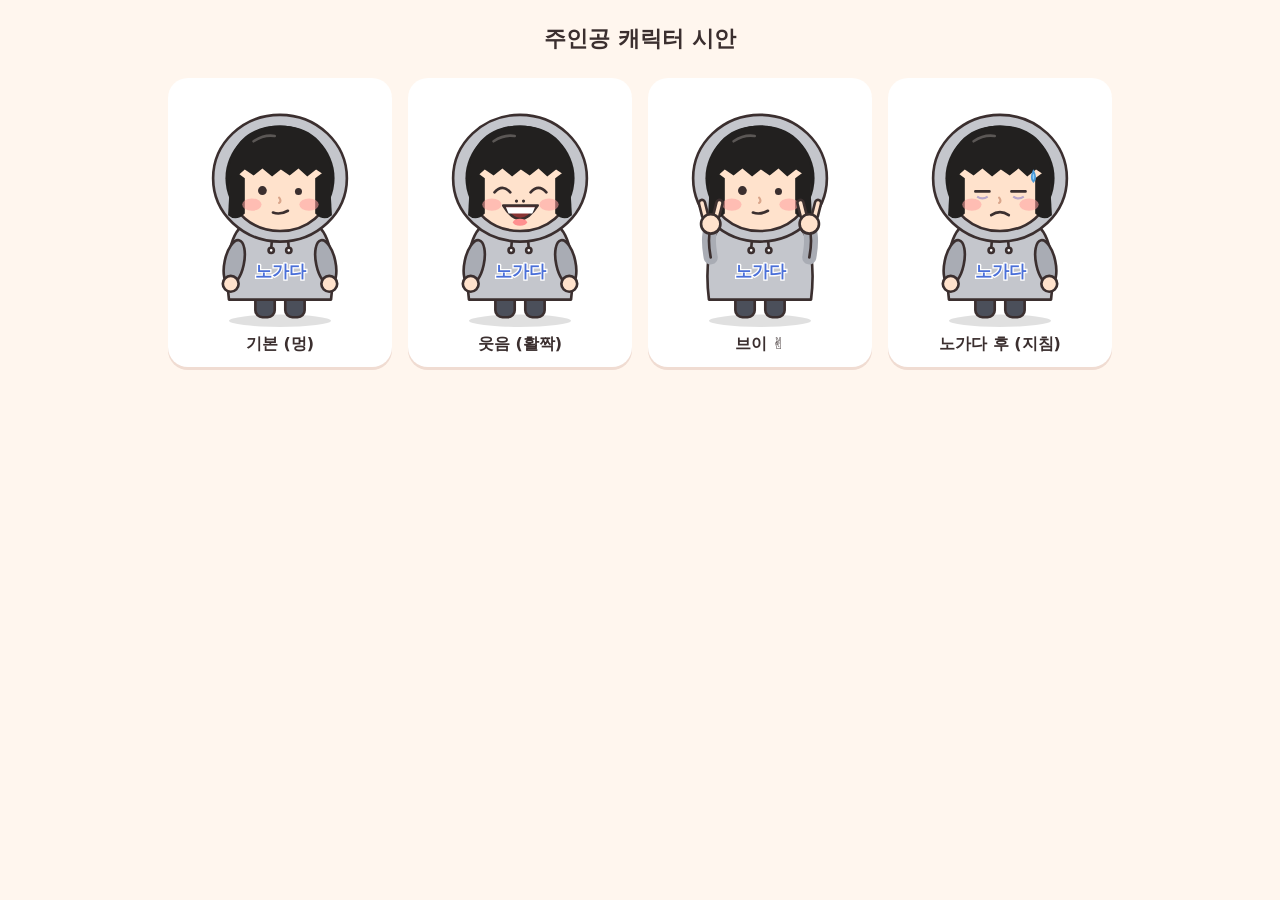
==== character.html @ 1c51fd63 "주인공 캐릭터 SVG 시안 추가 (표정 4종) Co-Authored-By: Claude Opus 5.5 <noreply@anthropic.com> Claude-Session: ht" ====
<!doctype html>
<html lang="ko">
<head>
  <meta charset="utf-8">
  <meta name="viewport" content="width=device-width, initial-scale=1">
  <title>주인공 캐릭터 시안</title>
  <style>
    body { margin: 0; background: #fff6ee; font-family: "Apple SD Gothic Neo", "Malgun Gothic", system-ui, sans-serif; color: #3b2f2f; }
    h1 { text-align: center; font-size: 22px; margin: 24px 0 8px; }
    .row { display: flex; flex-wrap: wrap; justify-content: center; gap: 16px; padding: 16px; }
    figure { margin: 0; background: #fff; border-radius: 20px; padding: 12px; width: 200px; text-align: center; box-shadow: 0 3px 0 #f0dcd2; }
    figure div { width: 176px; height: 238px; margin: 0 auto; }
    figure svg { width: 100%; height: 100%; }
    figcaption { margin-top: 6px; font-weight: 700; }
  </style>
</head>
<body>
  <h1>주인공 캐릭터 시안</h1>
  <div class="row" id="row"></div>
  <script src="character.js"></script>
  <script>
    const list = [
      ['기본 (멍)', { face: 'blank', pose: 'stand' }],
      ['웃음 (활짝)', { face: 'laugh', pose: 'stand' }],
      ['브이 ✌️', { face: 'blank', pose: 'peace' }],
      ['노가다 후 (지침)', { face: 'tired', pose: 'stand' }],
    ];
    document.getElementById('row').innerHTML = list.map(([name, o]) =>
      `<figure><div>${characterSVG(o)}</div><figcaption>${name}</figcaption></figure>`).join('');
  </script>
</body>
</html>
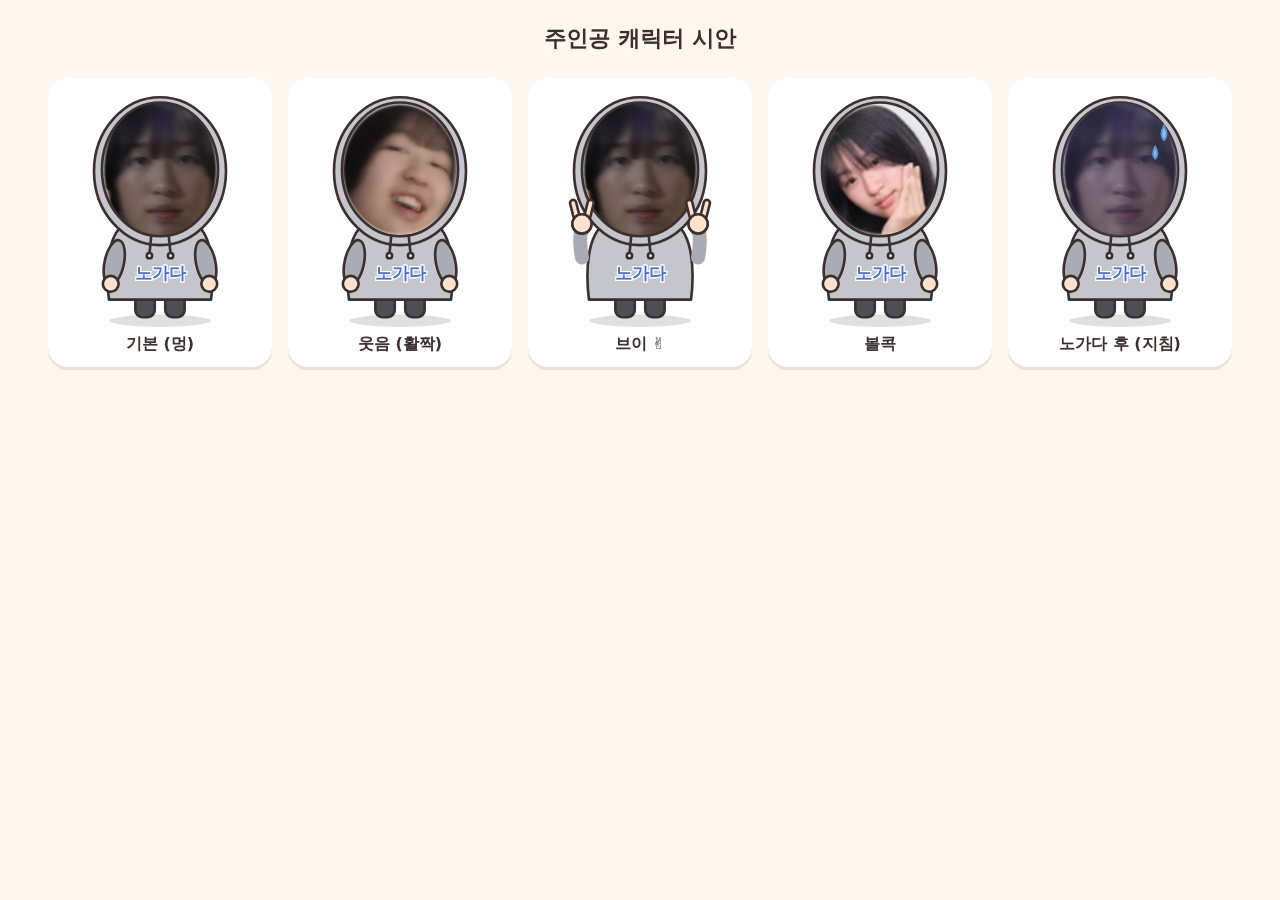
==== commit 017535e5: "주인공 캐릭터를 실제 얼굴 사진 + 몸통 방식으로 변경 Co-Authored-By: Claude Opus 5.5 <noreply@anthropic.com> Claude-Sessio" ====
--- a/character.html
+++ b/character.html
@@ -23,6 +23,7 @@
       ['기본 (멍)', { face: 'blank', pose: 'stand' }],
       ['웃음 (활짝)', { face: 'laugh', pose: 'stand' }],
       ['브이 ✌️', { face: 'blank', pose: 'peace' }],
+      ['볼콕', { face: 'cute', pose: 'stand' }],
       ['노가다 후 (지침)', { face: 'tired', pose: 'stand' }],
     ];
     document.getElementById('row').innerHTML = list.map(([name, o]) =>
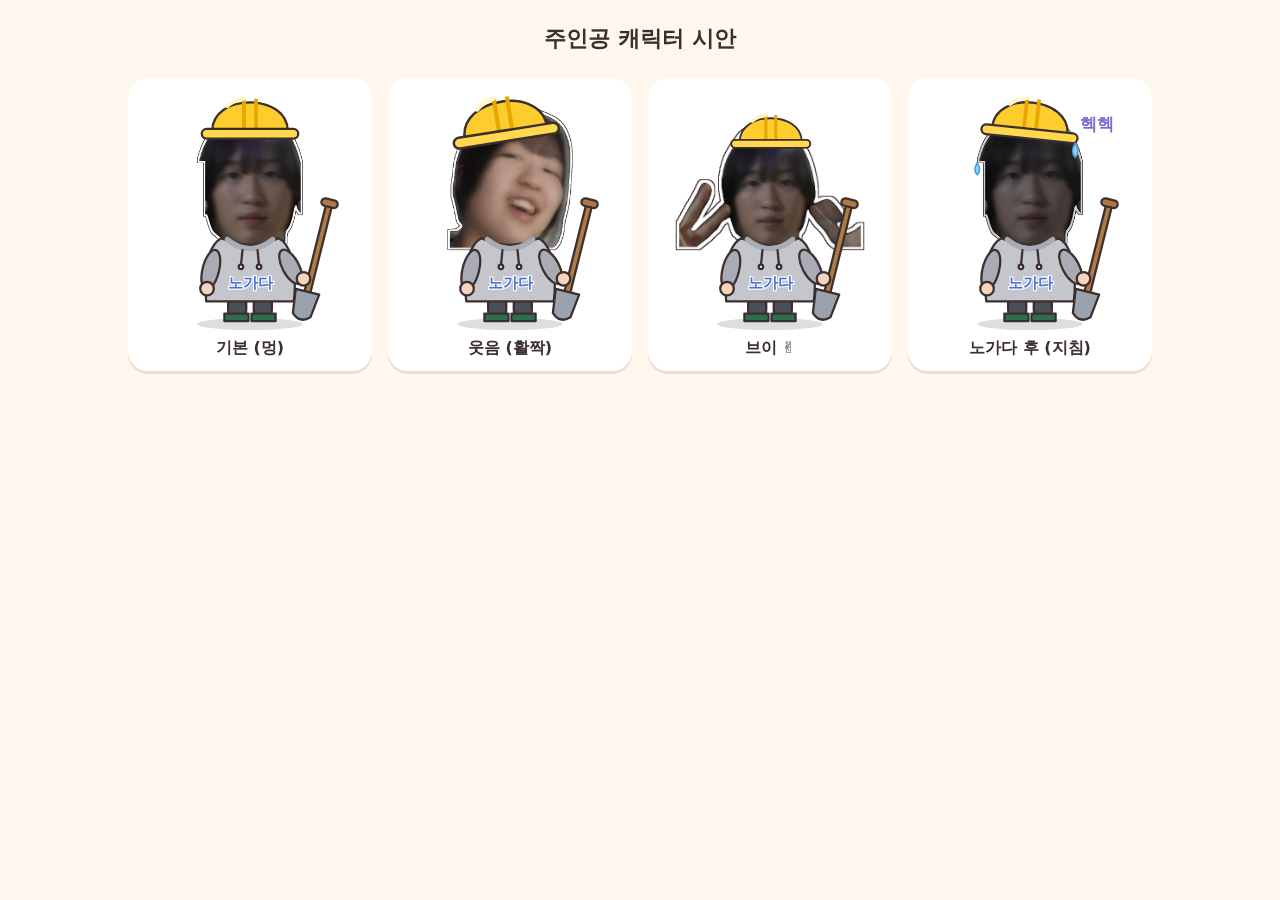
==== commit 8458e22f: "주인공을 사진 합성 캐릭터로 변경 (배경 제거 머리 + 안전모 + 삽) Co-Authored-By: Claude Opus 5.5 <noreply@anthropic.com> Clau" ====
--- a/character.html
+++ b/character.html
@@ -8,8 +8,8 @@
     body { margin: 0; background: #fff6ee; font-family: "Apple SD Gothic Neo", "Malgun Gothic", system-ui, sans-serif; color: #3b2f2f; }
     h1 { text-align: center; font-size: 22px; margin: 24px 0 8px; }
     .row { display: flex; flex-wrap: wrap; justify-content: center; gap: 16px; padding: 16px; }
-    figure { margin: 0; background: #fff; border-radius: 20px; padding: 12px; width: 200px; text-align: center; box-shadow: 0 3px 0 #f0dcd2; }
-    figure div { width: 176px; height: 238px; margin: 0 auto; }
+    figure { margin: 0; background: #fff; border-radius: 20px; padding: 12px; width: 220px; text-align: center; box-shadow: 0 3px 0 #f0dcd2; }
+    figure div { width: 196px; height: 242px; margin: 0 auto; }
     figure svg { width: 100%; height: 100%; }
     figcaption { margin-top: 6px; font-weight: 700; }
   </style>
@@ -20,11 +20,10 @@
   <script src="character.js"></script>
   <script>
     const list = [
-      ['기본 (멍)', { face: 'blank', pose: 'stand' }],
-      ['웃음 (활짝)', { face: 'laugh', pose: 'stand' }],
-      ['브이 ✌️', { face: 'blank', pose: 'peace' }],
-      ['볼콕', { face: 'cute', pose: 'stand' }],
-      ['노가다 후 (지침)', { face: 'tired', pose: 'stand' }],
+      ['기본 (멍)', { face: 'blank' }],
+      ['웃음 (활짝)', { face: 'laugh' }],
+      ['브이 ✌️', { face: 'peace' }],
+      ['노가다 후 (지침)', { face: 'tired' }],
     ];
     document.getElementById('row').innerHTML = list.map(([name, o]) =>
       `<figure><div>${characterSVG(o)}</div><figcaption>${name}</figcaption></figure>`).join('');
